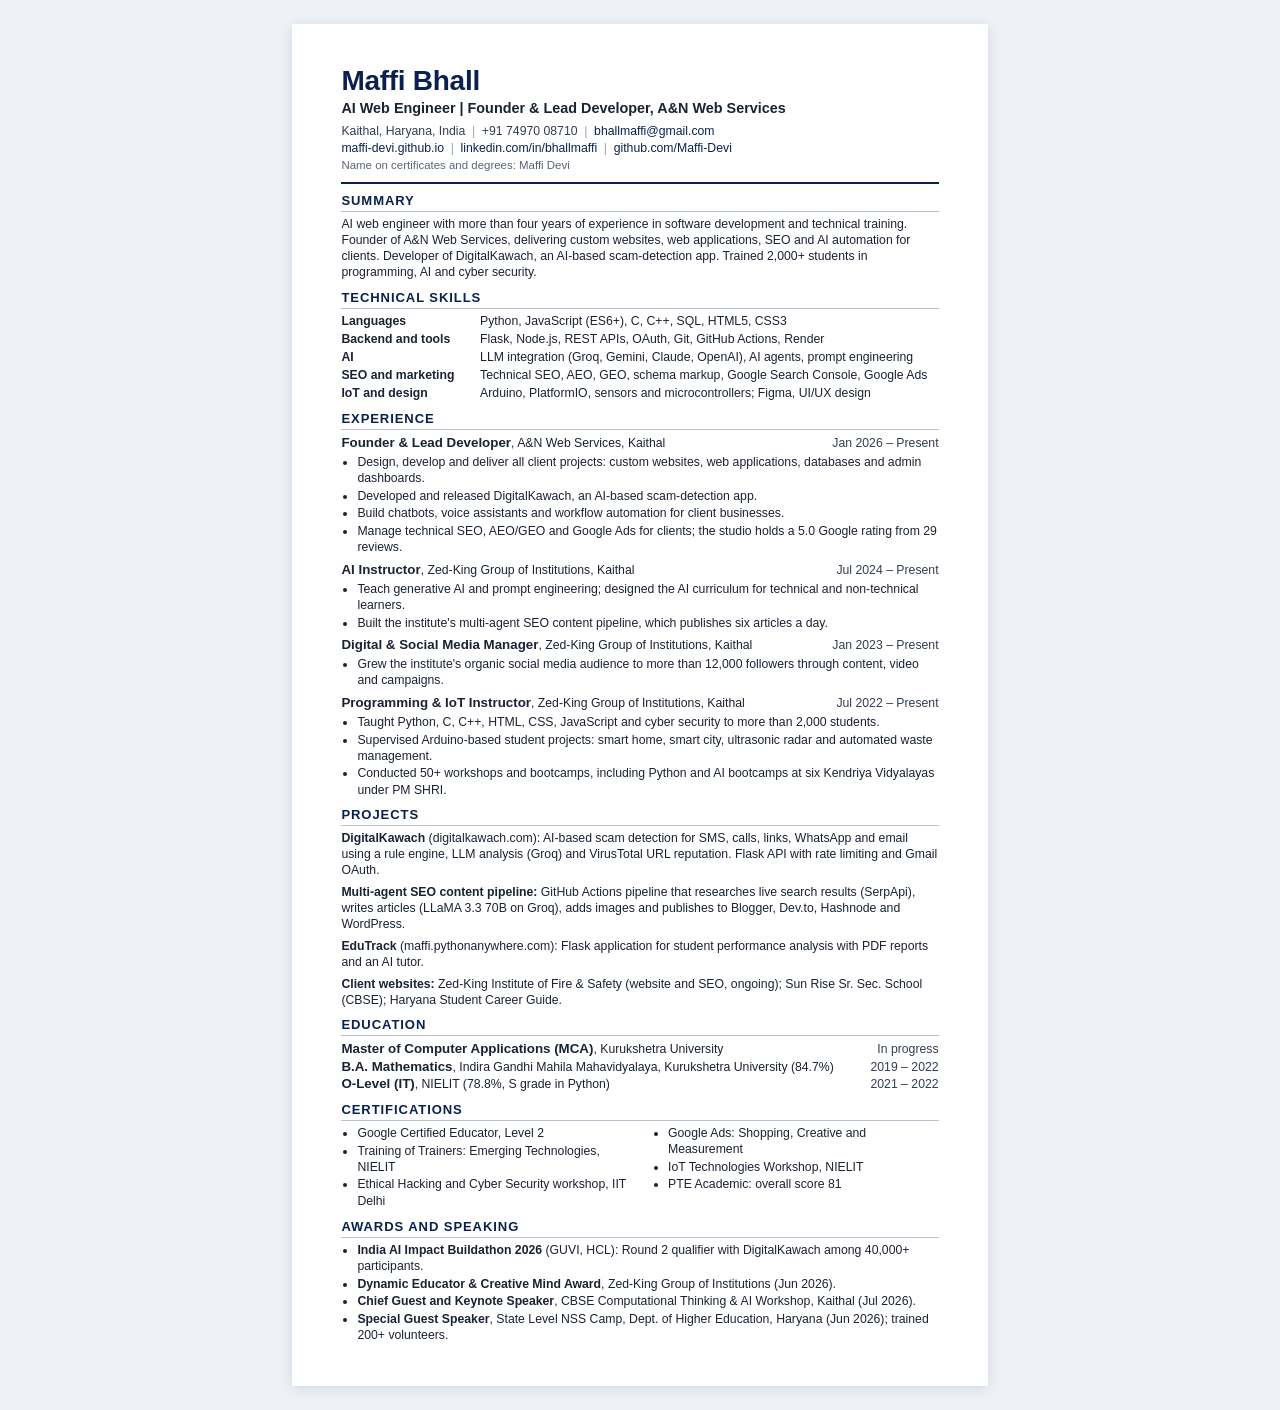
==== resume.html @ 8011cd08 "Add hero credential cards and Zed-King Fire & Safety website work - Animated credential cards around" ====
<!DOCTYPE html>
<html lang="en-IN">
<head>
<meta charset="UTF-8">
<meta name="viewport" content="width=device-width, initial-scale=1.0">
<title>Maffi Bhall | Résumé</title>
<meta name="robots" content="noindex">
<link rel="canonical" href="https://maffi-devi.github.io/assets/Maffi_Bhall_Resume.pdf">
<!--
  Source for assets/Maffi_Bhall_Resume.pdf.
  To regenerate the PDF, open this page in Chrome and print to PDF
  (A4, default margins off, headers and footers off), or run:
  chrome --headless --no-pdf-header-footer --print-to-pdf=assets/Maffi_Bhall_Resume.pdf resume.html
-->
<style>
  @page { size: A4; margin: 9mm 13mm; }
  * { box-sizing: border-box; margin: 0; padding: 0; }
  html { -webkit-print-color-adjust: exact; print-color-adjust: exact; }
  body { font-family: 'Segoe UI', Calibri, Arial, Helvetica, sans-serif; font-size: 9.2pt; line-height: 1.32; color: #1a2233; background: #fff; }
  a { color: inherit; text-decoration: none; }
  .page { max-width: 184mm; margin: 0 auto; }

  header { border-bottom: 1.5pt solid #0a2150; padding-bottom: 6pt; }
  h1 { font-size: 21pt; line-height: 1.1; color: #0a2150; letter-spacing: -.01em; }
  .title { font-size: 10.8pt; font-weight: 600; margin-top: 2pt; }
  .contact { margin-top: 4pt; font-size: 9.2pt; color: #333d52; }
  .contact span + span::before { content: '|'; margin: 0 5pt; color: #9aa3b5; }
  .contact a { color: #0a2150; }
  .aka { font-size: 8.6pt; color: #5a6478; margin-top: 2pt; }

  h2 { font-size: 9.8pt; text-transform: uppercase; letter-spacing: .07em; color: #0a2150; border-bottom: .6pt solid #b9c2d3; padding-bottom: 1.5pt; margin: 6pt 0 3pt; }
  p { margin: 0; }
  ul { margin: 2pt 0 0 12pt; }
  li { margin-bottom: 1pt; }

  .skills { display: grid; grid-template-columns: 96pt 1fr; gap: 1.5pt 8pt; }
  .skills dt { font-weight: 600; }

  .entry { margin-bottom: 4pt; break-inside: avoid; }
  .entry:last-child { margin-bottom: 0; }
  .row { display: flex; justify-content: space-between; align-items: baseline; gap: 12pt; }
  .row b { font-size: 10pt; }
  .row .when { font-size: 9.2pt; color: #333d52; white-space: nowrap; }

  .cols { display: grid; grid-template-columns: 1fr 1fr; gap: 0 18pt; }
  .cols ul { margin-top: 0; }

  @media screen {
    body { background: #eef1f6; padding: 24px 12px; }
    .page { background: #fff; padding: 11mm 13mm; box-shadow: 0 2px 12px rgba(10,33,80,.12); }
  }
</style>
</head>
<body>
<div class="page">

<header>
  <h1>Maffi Bhall</h1>
  <p class="title">AI Web Engineer | Founder &amp; Lead Developer, A&amp;N Web Services</p>
  <p class="contact">
    <span>Kaithal, Haryana, India</span><span>+91 74970 08710</span><span><a href="mailto:bhallmaffi@gmail.com">bhallmaffi@gmail.com</a></span><br>
    <span><a href="https://maffi-devi.github.io/">maffi-devi.github.io</a></span><span><a href="https://www.linkedin.com/in/bhallmaffi/">linkedin.com/in/bhallmaffi</a></span><span><a href="https://github.com/Maffi-Devi">github.com/Maffi-Devi</a></span>
  </p>
  <p class="aka">Name on certificates and degrees: Maffi Devi</p>
</header>

<h2>Summary</h2>
<p>AI web engineer with more than four years of experience in software development and technical training. Founder of A&amp;N Web Services, delivering custom websites, web applications, SEO and AI automation for clients. Developer of DigitalKawach, an AI-based scam-detection app. Trained 2,000+ students in programming, AI and cyber security.</p>

<h2>Technical Skills</h2>
<dl class="skills">
  <dt>Languages</dt><dd>Python, JavaScript (ES6+), C, C++, SQL, HTML5, CSS3</dd>
  <dt>Backend and tools</dt><dd>Flask, Node.js, REST APIs, OAuth, Git, GitHub Actions, Render</dd>
  <dt>AI</dt><dd>LLM integration (Groq, Gemini, Claude, OpenAI), AI agents, prompt engineering</dd>
  <dt>SEO and marketing</dt><dd>Technical SEO, AEO, GEO, schema markup, Google Search Console, Google Ads</dd>
  <dt>IoT and design</dt><dd>Arduino, PlatformIO, sensors and microcontrollers; Figma, UI/UX design</dd>
</dl>

<h2>Experience</h2>
<div class="entry">
  <div class="row"><span><b>Founder &amp; Lead Developer</b>, A&amp;N Web Services, Kaithal</span><span class="when">Jan 2026 – Present</span></div>
  <ul>
    <li>Design, develop and deliver all client projects: custom websites, web applications, databases and admin dashboards.</li>
    <li>Developed and released DigitalKawach, an AI-based scam-detection app.</li>
    <li>Build chatbots, voice assistants and workflow automation for client businesses.</li>
    <li>Manage technical SEO, AEO/GEO and Google Ads for clients; the studio holds a 5.0 Google rating from 29 reviews.</li>
  </ul>
</div>
<div class="entry">
  <div class="row"><span><b>AI Instructor</b>, Zed-King Group of Institutions, Kaithal</span><span class="when">Jul 2024 – Present</span></div>
  <ul>
    <li>Teach generative AI and prompt engineering; designed the AI curriculum for technical and non-technical learners.</li>
    <li>Built the institute's multi-agent SEO content pipeline, which publishes six articles a day.</li>
  </ul>
</div>
<div class="entry">
  <div class="row"><span><b>Digital &amp; Social Media Manager</b>, Zed-King Group of Institutions, Kaithal</span><span class="when">Jan 2023 – Present</span></div>
  <ul>
    <li>Grew the institute's organic social media audience to more than 12,000 followers through content, video and campaigns.</li>
  </ul>
</div>
<div class="entry">
  <div class="row"><span><b>Programming &amp; IoT Instructor</b>, Zed-King Group of Institutions, Kaithal</span><span class="when">Jul 2022 – Present</span></div>
  <ul>
    <li>Taught Python, C, C++, HTML, CSS, JavaScript and cyber security to more than 2,000 students.</li>
    <li>Supervised Arduino-based student projects: smart home, smart city, ultrasonic radar and automated waste management.</li>
    <li>Conducted 50+ workshops and bootcamps, including Python and AI bootcamps at six Kendriya Vidyalayas under PM SHRI.</li>
  </ul>
</div>

<h2>Projects</h2>
<div class="entry">
  <p><b>DigitalKawach</b> (<a href="https://digitalkawach.com">digitalkawach.com</a>): AI-based scam detection for SMS, calls, links, WhatsApp and email using a rule engine, LLM analysis (Groq) and VirusTotal URL reputation. Flask API with rate limiting and Gmail OAuth.</p>
</div>
<div class="entry">
  <p><b>Multi-agent SEO content pipeline:</b> GitHub Actions pipeline that researches live search results (SerpApi), writes articles (LLaMA 3.3 70B on Groq), adds images and publishes to Blogger, Dev.to, Hashnode and WordPress.</p>
</div>
<div class="entry">
  <p><b>EduTrack</b> (<a href="https://maffi.pythonanywhere.com">maffi.pythonanywhere.com</a>): Flask application for student performance analysis with PDF reports and an AI tutor.</p>
</div>
<div class="entry">
  <p><b>Client websites:</b> Zed-King Institute of Fire &amp; Safety (website and SEO, ongoing); Sun Rise Sr. Sec. School (CBSE); Haryana Student Career Guide.</p>
</div>

<h2>Education</h2>
<div class="entry">
  <div class="row"><span><b>Master of Computer Applications (MCA)</b>, Kurukshetra University</span><span class="when">In progress</span></div>
  <div class="row"><span><b>B.A. Mathematics</b>, Indira Gandhi Mahila Mahavidyalaya, Kurukshetra University (84.7%)</span><span class="when">2019 – 2022</span></div>
  <div class="row"><span><b>O-Level (IT)</b>, NIELIT (78.8%, S grade in Python)</span><span class="when">2021 – 2022</span></div>
</div>

<h2>Certifications</h2>
<div class="cols">
  <ul>
    <li>Google Certified Educator, Level 2</li>
    <li>Training of Trainers: Emerging Technologies, NIELIT</li>
    <li>Ethical Hacking and Cyber Security workshop, IIT Delhi</li>
  </ul>
  <ul>
    <li>Google Ads: Shopping, Creative and Measurement</li>
    <li>IoT Technologies Workshop, NIELIT</li>
    <li>PTE Academic: overall score 81</li>
  </ul>
</div>

<h2>Awards and Speaking</h2>
<ul>
  <li><b>India AI Impact Buildathon 2026</b> (GUVI, HCL): Round 2 qualifier with DigitalKawach among 40,000+ participants.</li>
  <li><b>Dynamic Educator &amp; Creative Mind Award</b>, Zed-King Group of Institutions (Jun 2026).</li>
  <li><b>Chief Guest and Keynote Speaker</b>, CBSE Computational Thinking &amp; AI Workshop, Kaithal (Jul 2026).</li>
  <li><b>Special Guest Speaker</b>, State Level NSS Camp, Dept. of Higher Education, Haryana (Jun 2026); trained 200+ volunteers.</li>
</ul>

</div>
</body>
</html>
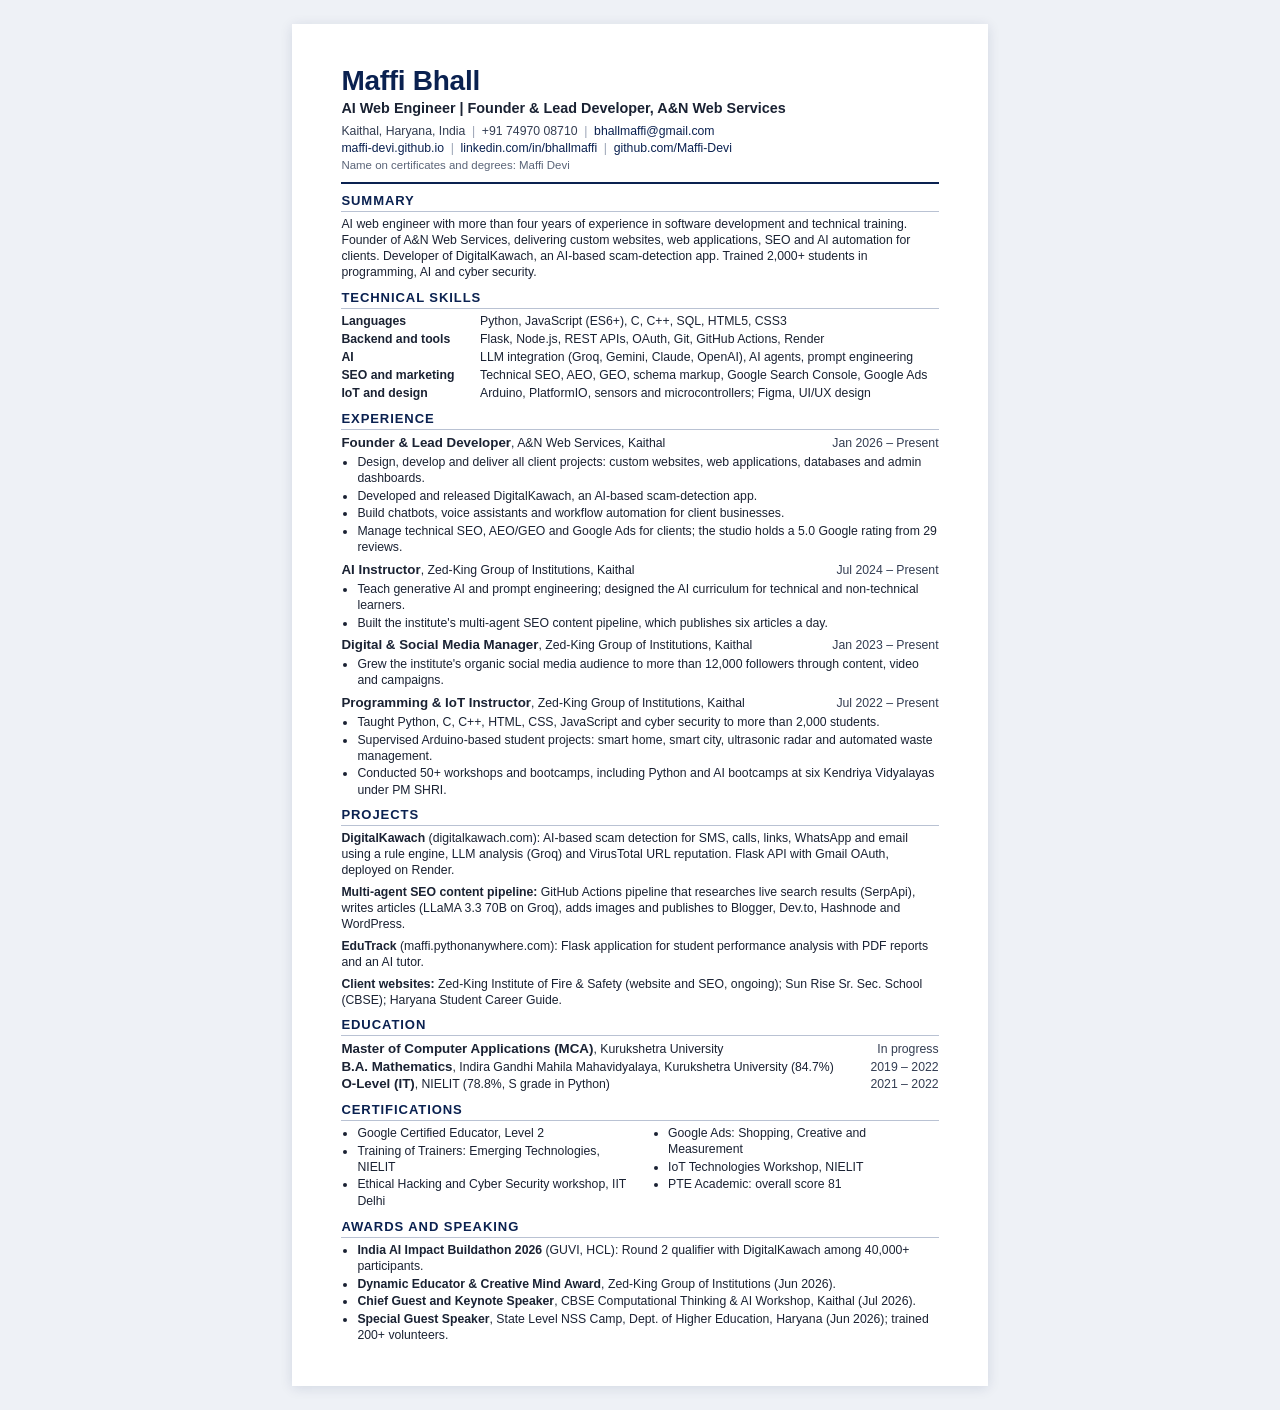
==== commit f327858b: "Remove rate limiting claim from DigitalKawach description The public API code has no rate limiting, " ====
--- a/resume.html
+++ b/resume.html
@@ -110,7 +110,7 @@
 
 <h2>Projects</h2>
 <div class="entry">
-  <p><b>DigitalKawach</b> (<a href="https://digitalkawach.com">digitalkawach.com</a>): AI-based scam detection for SMS, calls, links, WhatsApp and email using a rule engine, LLM analysis (Groq) and VirusTotal URL reputation. Flask API with rate limiting and Gmail OAuth.</p>
+  <p><b>DigitalKawach</b> (<a href="https://digitalkawach.com">digitalkawach.com</a>): AI-based scam detection for SMS, calls, links, WhatsApp and email using a rule engine, LLM analysis (Groq) and VirusTotal URL reputation. Flask API with Gmail OAuth, deployed on Render.</p>
 </div>
 <div class="entry">
   <p><b>Multi-agent SEO content pipeline:</b> GitHub Actions pipeline that researches live search results (SerpApi), writes articles (LLaMA 3.3 70B on Groq), adds images and publishes to Blogger, Dev.to, Hashnode and WordPress.</p>
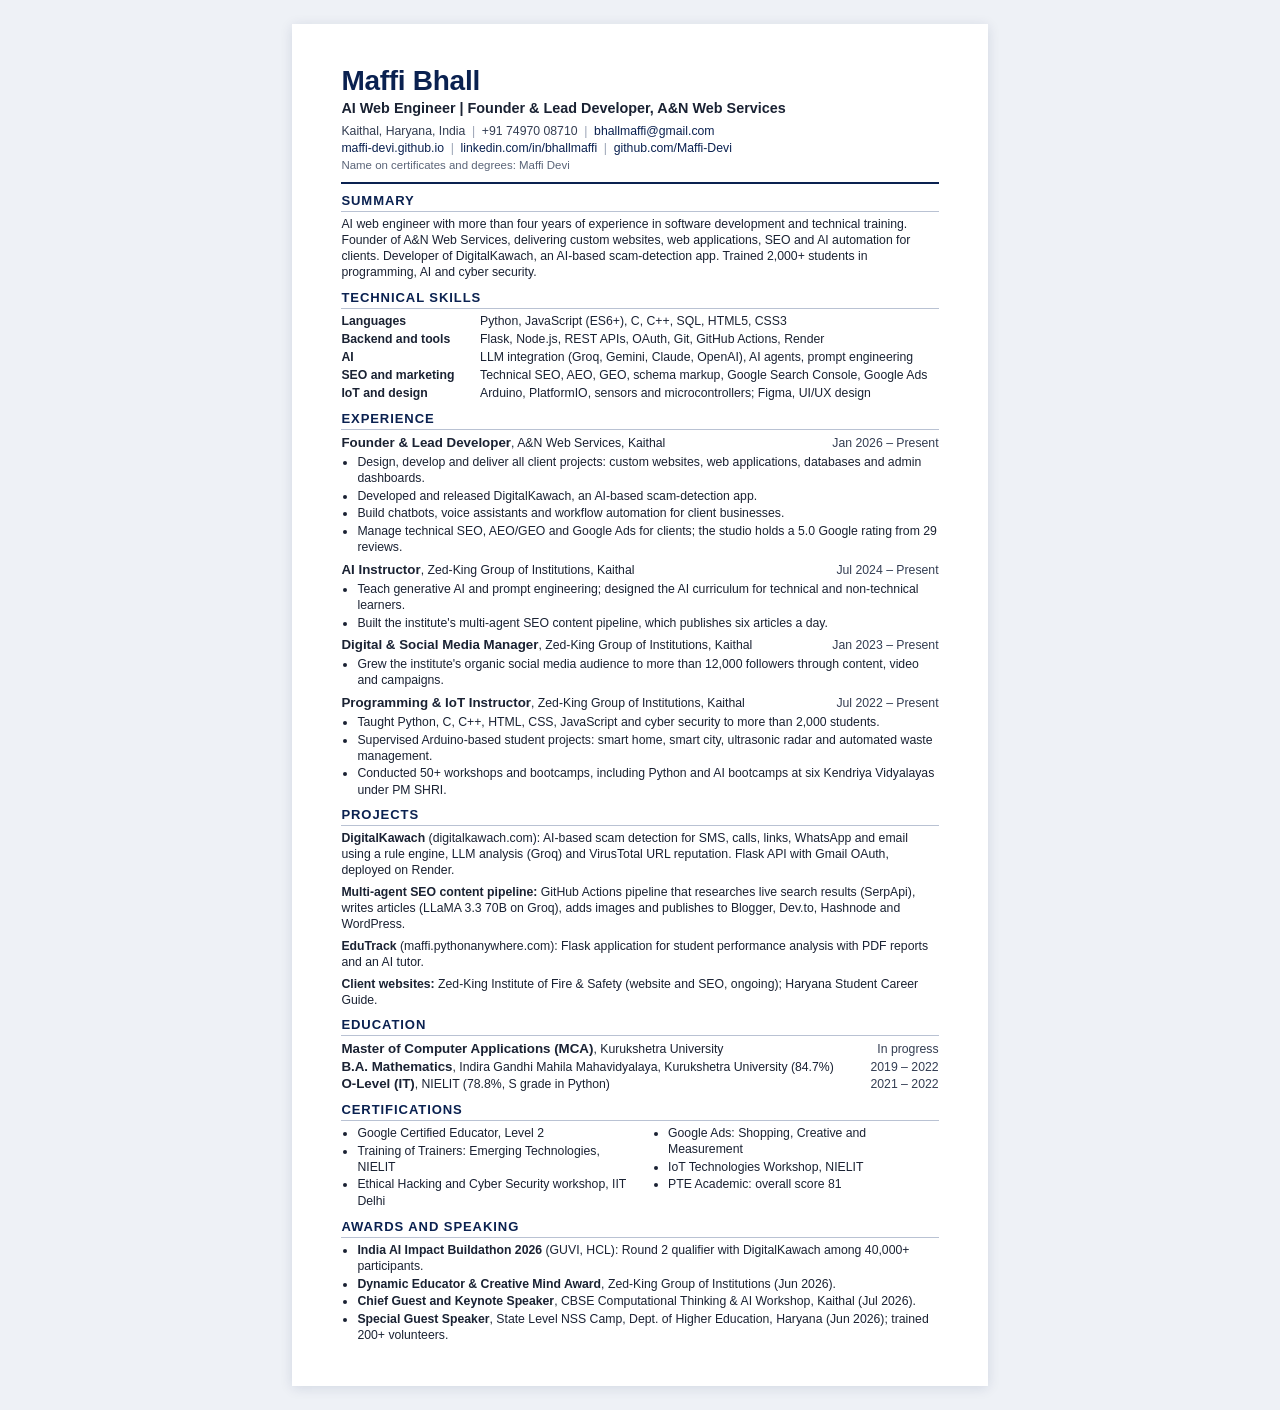
==== commit 93c3f87b: "Remove Sun Rise school website from portfolio and résumé Co-Authored-By: Claude Opus 5.5 <noreply@an" ====
--- a/resume.html
+++ b/resume.html
@@ -119,7 +119,7 @@
   <p><b>EduTrack</b> (<a href="https://maffi.pythonanywhere.com">maffi.pythonanywhere.com</a>): Flask application for student performance analysis with PDF reports and an AI tutor.</p>
 </div>
 <div class="entry">
-  <p><b>Client websites:</b> Zed-King Institute of Fire &amp; Safety (website and SEO, ongoing); Sun Rise Sr. Sec. School (CBSE); Haryana Student Career Guide.</p>
+  <p><b>Client websites:</b> Zed-King Institute of Fire &amp; Safety (website and SEO, ongoing); Haryana Student Career Guide.</p>
 </div>
 
 <h2>Education</h2>
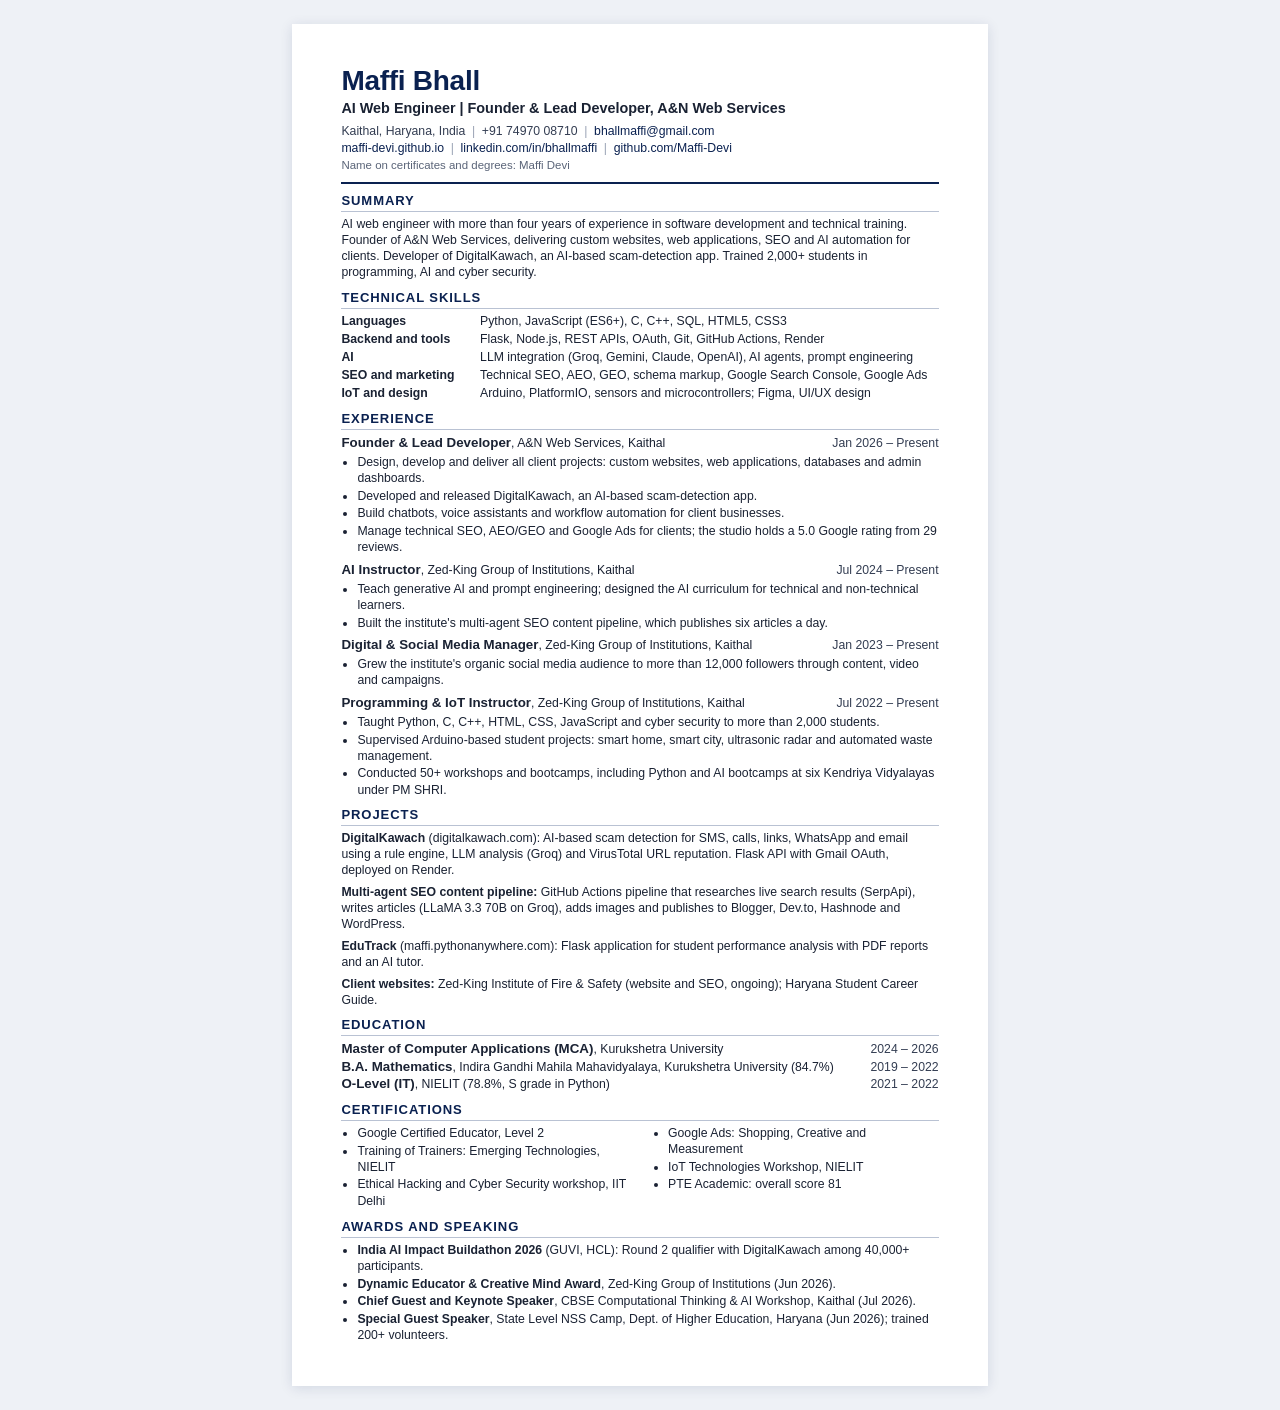
==== commit 83a6dd8d: "Add MCA dates (2024 – 2026) Co-Authored-By: Claude Opus 5.5 <noreply@anthropic.com>" ====
--- a/resume.html
+++ b/resume.html
@@ -124,7 +124,7 @@
 
 <h2>Education</h2>
 <div class="entry">
-  <div class="row"><span><b>Master of Computer Applications (MCA)</b>, Kurukshetra University</span><span class="when">In progress</span></div>
+  <div class="row"><span><b>Master of Computer Applications (MCA)</b>, Kurukshetra University</span><span class="when">2024 – 2026</span></div>
   <div class="row"><span><b>B.A. Mathematics</b>, Indira Gandhi Mahila Mahavidyalaya, Kurukshetra University (84.7%)</span><span class="when">2019 – 2022</span></div>
   <div class="row"><span><b>O-Level (IT)</b>, NIELIT (78.8%, S grade in Python)</span><span class="when">2021 – 2022</span></div>
 </div>
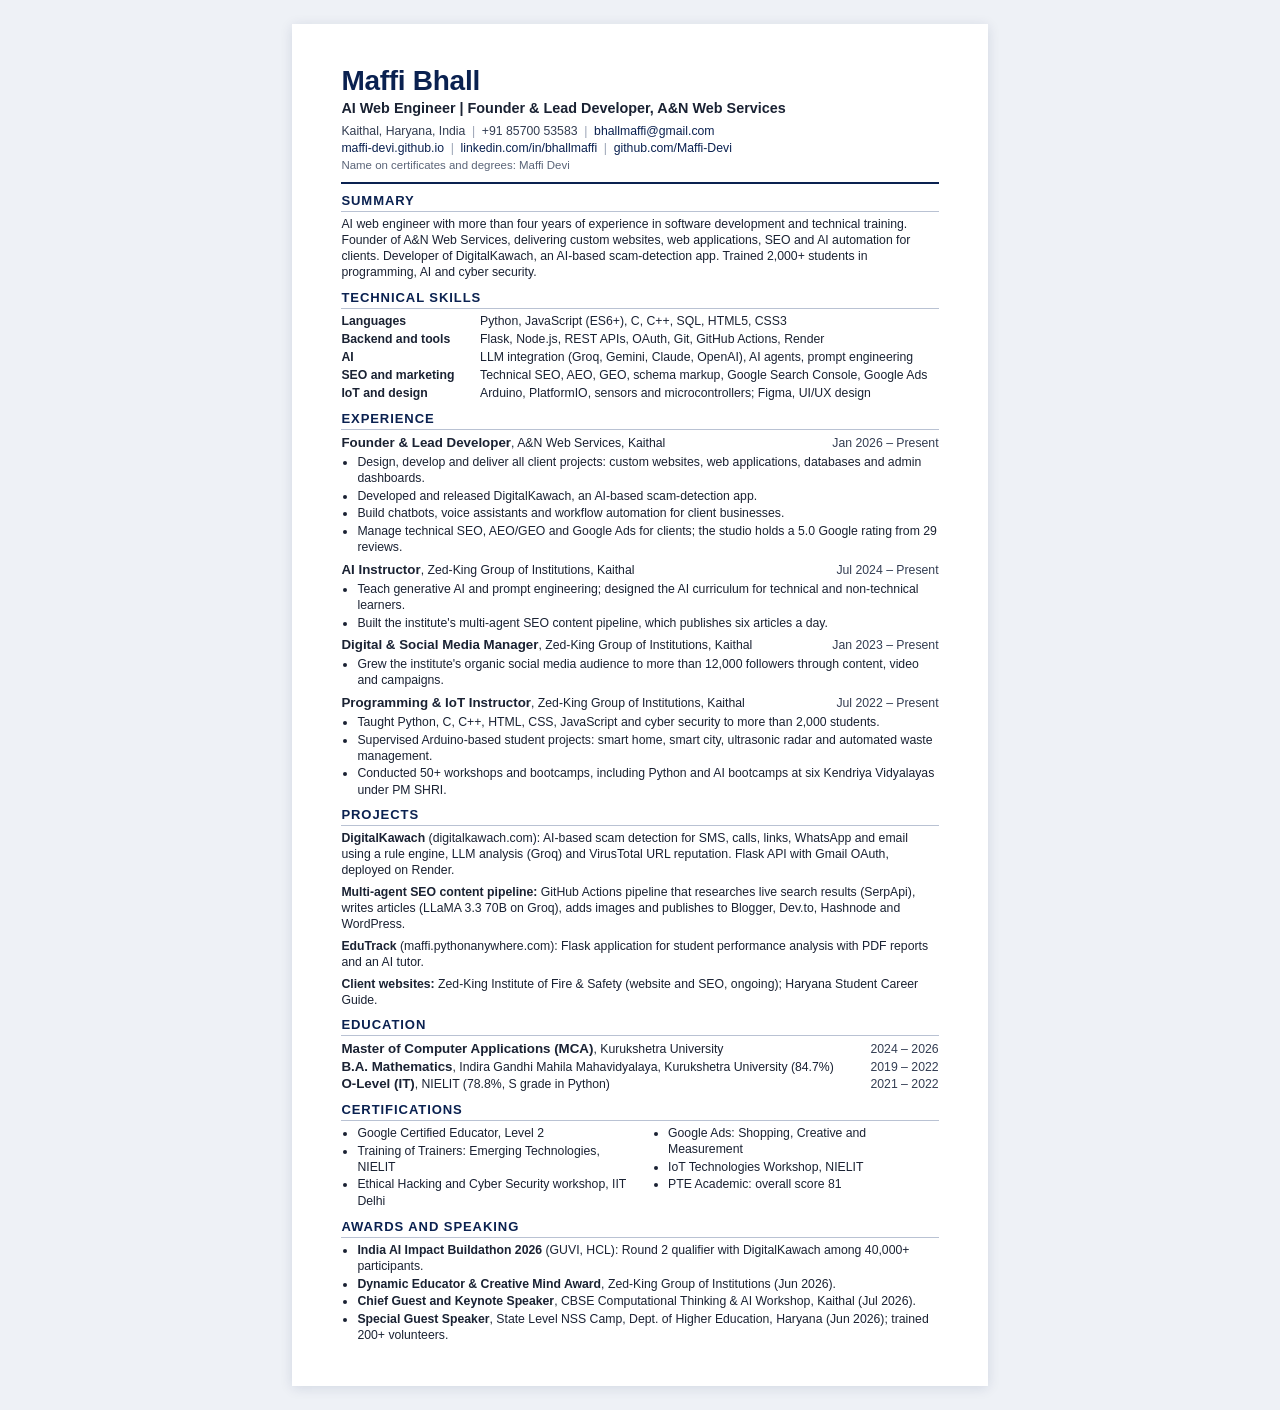
==== commit d5fe0a27: "Phone 85700 53583, layered hero roles, larger side icons, smoother sit-down transition, professional" ====
--- a/resume.html
+++ b/resume.html
@@ -58,7 +58,7 @@
   <h1>Maffi Bhall</h1>
   <p class="title">AI Web Engineer | Founder &amp; Lead Developer, A&amp;N Web Services</p>
   <p class="contact">
-    <span>Kaithal, Haryana, India</span><span>+91 74970 08710</span><span><a href="mailto:bhallmaffi@gmail.com">bhallmaffi@gmail.com</a></span><br>
+    <span>Kaithal, Haryana, India</span><span>+91 85700 53583</span><span><a href="mailto:bhallmaffi@gmail.com">bhallmaffi@gmail.com</a></span><br>
     <span><a href="https://maffi-devi.github.io/">maffi-devi.github.io</a></span><span><a href="https://www.linkedin.com/in/bhallmaffi/">linkedin.com/in/bhallmaffi</a></span><span><a href="https://github.com/Maffi-Devi">github.com/Maffi-Devi</a></span>
   </p>
   <p class="aka">Name on certificates and degrees: Maffi Devi</p>
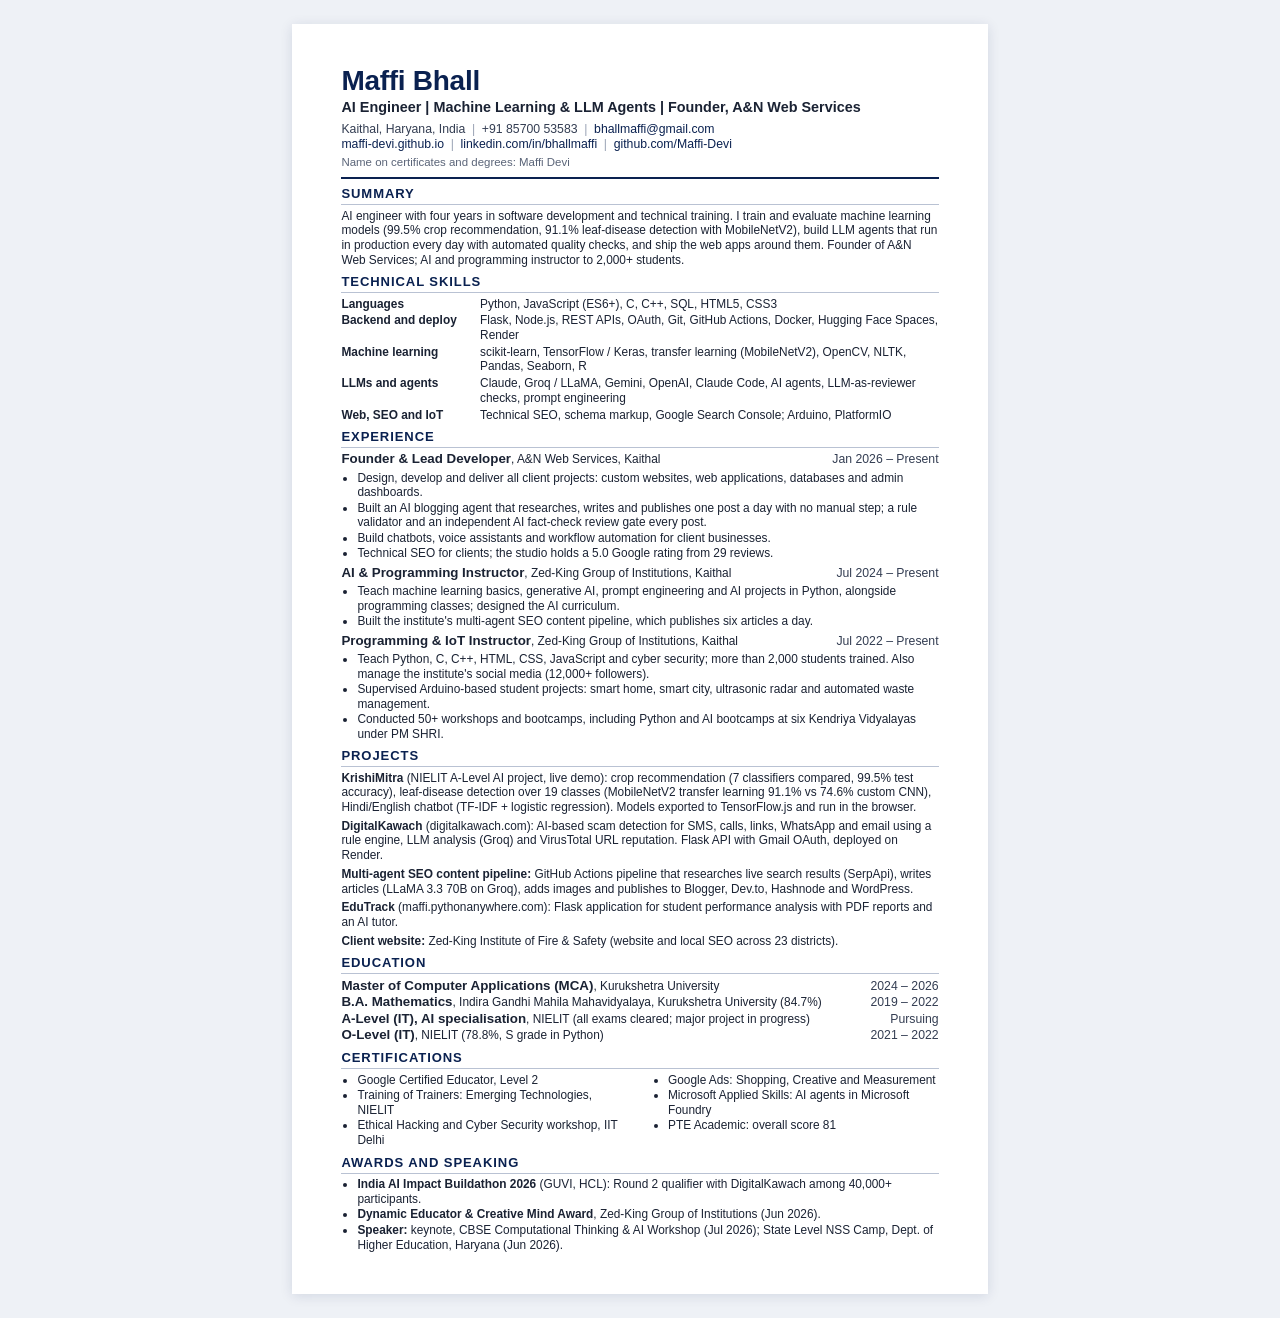
==== commit 29c5674b: "Résumé source: AI engineer focus" ====
--- a/resume.html
+++ b/resume.html
@@ -13,10 +13,10 @@
   chrome --headless --no-pdf-header-footer --print-to-pdf=assets/Maffi_Bhall_Resume.pdf resume.html
 -->
 <style>
-  @page { size: A4; margin: 9mm 13mm; }
+  @page { size: A4; margin: 8mm 12mm; }
   * { box-sizing: border-box; margin: 0; padding: 0; }
   html { -webkit-print-color-adjust: exact; print-color-adjust: exact; }
-  body { font-family: 'Segoe UI', Calibri, Arial, Helvetica, sans-serif; font-size: 9.2pt; line-height: 1.32; color: #1a2233; background: #fff; }
+  body { font-family: 'Segoe UI', Calibri, Arial, Helvetica, sans-serif; font-size: 8.9pt; line-height: 1.24; color: #1a2233; background: #fff; }
   a { color: inherit; text-decoration: none; }
   .page { max-width: 184mm; margin: 0 auto; }
 
@@ -28,15 +28,15 @@
   .contact a { color: #0a2150; }
   .aka { font-size: 8.6pt; color: #5a6478; margin-top: 2pt; }
 
-  h2 { font-size: 9.8pt; text-transform: uppercase; letter-spacing: .07em; color: #0a2150; border-bottom: .6pt solid #b9c2d3; padding-bottom: 1.5pt; margin: 6pt 0 3pt; }
+  h2 { font-size: 9.8pt; text-transform: uppercase; letter-spacing: .07em; color: #0a2150; border-bottom: .6pt solid #b9c2d3; padding-bottom: 1.5pt; margin: 5pt 0 2.5pt; }
   p { margin: 0; }
   ul { margin: 2pt 0 0 12pt; }
-  li { margin-bottom: 1pt; }
+  li { margin-bottom: .5pt; }
 
   .skills { display: grid; grid-template-columns: 96pt 1fr; gap: 1.5pt 8pt; }
   .skills dt { font-weight: 600; }
 
-  .entry { margin-bottom: 4pt; break-inside: avoid; }
+  .entry { margin-bottom: 3pt; break-inside: avoid; }
   .entry:last-child { margin-bottom: 0; }
   .row { display: flex; justify-content: space-between; align-items: baseline; gap: 12pt; }
   .row b { font-size: 10pt; }
@@ -56,7 +56,7 @@
 
 <header>
   <h1>Maffi Bhall</h1>
-  <p class="title">AI Web Engineer | Founder &amp; Lead Developer, A&amp;N Web Services</p>
+  <p class="title">AI Engineer | Machine Learning &amp; LLM Agents | Founder, A&amp;N Web Services</p>
   <p class="contact">
     <span>Kaithal, Haryana, India</span><span>+91 85700 53583</span><span><a href="mailto:bhallmaffi@gmail.com">bhallmaffi@gmail.com</a></span><br>
     <span><a href="https://maffi-devi.github.io/">maffi-devi.github.io</a></span><span><a href="https://www.linkedin.com/in/bhallmaffi/">linkedin.com/in/bhallmaffi</a></span><span><a href="https://github.com/Maffi-Devi">github.com/Maffi-Devi</a></span>
@@ -65,15 +65,15 @@
 </header>
 
 <h2>Summary</h2>
-<p>AI web engineer with more than four years of experience in software development and technical training. Founder of A&amp;N Web Services, delivering custom websites, web applications, SEO and AI automation for clients. Developer of DigitalKawach, an AI-based scam-detection app. Trained 2,000+ students in programming, AI and cyber security.</p>
+<p>AI engineer with four years in software development and technical training. I train and evaluate machine learning models (99.5% crop recommendation, 91.1% leaf-disease detection with MobileNetV2), build LLM agents that run in production every day with automated quality checks, and ship the web apps around them. Founder of A&amp;N Web Services; AI and programming instructor to 2,000+ students.</p>
 
 <h2>Technical Skills</h2>
 <dl class="skills">
   <dt>Languages</dt><dd>Python, JavaScript (ES6+), C, C++, SQL, HTML5, CSS3</dd>
-  <dt>Backend and tools</dt><dd>Flask, Node.js, REST APIs, OAuth, Git, GitHub Actions, Render</dd>
-  <dt>AI</dt><dd>LLM integration (Groq, Gemini, Claude, OpenAI), AI agents, prompt engineering</dd>
-  <dt>SEO and marketing</dt><dd>Technical SEO, AEO, GEO, schema markup, Google Search Console, Google Ads</dd>
-  <dt>IoT and design</dt><dd>Arduino, PlatformIO, sensors and microcontrollers; Figma, UI/UX design</dd>
+  <dt>Backend and deploy</dt><dd>Flask, Node.js, REST APIs, OAuth, Git, GitHub Actions, Docker, Hugging Face Spaces, Render</dd>
+  <dt>Machine learning</dt><dd>scikit-learn, TensorFlow / Keras, transfer learning (MobileNetV2), OpenCV, NLTK, Pandas, Seaborn, R</dd>
+  <dt>LLMs and agents</dt><dd>Claude, Groq / LLaMA, Gemini, OpenAI, Claude Code, AI agents, LLM-as-reviewer checks, prompt engineering</dd>
+  <dt>Web, SEO and IoT</dt><dd>Technical SEO, schema markup, Google Search Console; Arduino, PlatformIO</dd>
 </dl>
 
 <h2>Experience</h2>
@@ -81,34 +81,31 @@
   <div class="row"><span><b>Founder &amp; Lead Developer</b>, A&amp;N Web Services, Kaithal</span><span class="when">Jan 2026 – Present</span></div>
   <ul>
     <li>Design, develop and deliver all client projects: custom websites, web applications, databases and admin dashboards.</li>
-    <li>Developed and released DigitalKawach, an AI-based scam-detection app.</li>
+    <li>Built an AI blogging agent that researches, writes and publishes one post a day with no manual step; a rule validator and an independent AI fact-check review gate every post.</li>
     <li>Build chatbots, voice assistants and workflow automation for client businesses.</li>
-    <li>Manage technical SEO, AEO/GEO and Google Ads for clients; the studio holds a 5.0 Google rating from 29 reviews.</li>
+    <li>Technical SEO for clients; the studio holds a 5.0 Google rating from 29 reviews.</li>
   </ul>
 </div>
 <div class="entry">
-  <div class="row"><span><b>AI Instructor</b>, Zed-King Group of Institutions, Kaithal</span><span class="when">Jul 2024 – Present</span></div>
+  <div class="row"><span><b>AI &amp; Programming Instructor</b>, Zed-King Group of Institutions, Kaithal</span><span class="when">Jul 2024 – Present</span></div>
   <ul>
-    <li>Teach generative AI and prompt engineering; designed the AI curriculum for technical and non-technical learners.</li>
+    <li>Teach machine learning basics, generative AI, prompt engineering and AI projects in Python, alongside programming classes; designed the AI curriculum.</li>
     <li>Built the institute's multi-agent SEO content pipeline, which publishes six articles a day.</li>
-  </ul>
-</div>
-<div class="entry">
-  <div class="row"><span><b>Digital &amp; Social Media Manager</b>, Zed-King Group of Institutions, Kaithal</span><span class="when">Jan 2023 – Present</span></div>
-  <ul>
-    <li>Grew the institute's organic social media audience to more than 12,000 followers through content, video and campaigns.</li>
   </ul>
 </div>
 <div class="entry">
   <div class="row"><span><b>Programming &amp; IoT Instructor</b>, Zed-King Group of Institutions, Kaithal</span><span class="when">Jul 2022 – Present</span></div>
   <ul>
-    <li>Taught Python, C, C++, HTML, CSS, JavaScript and cyber security to more than 2,000 students.</li>
+    <li>Teach Python, C, C++, HTML, CSS, JavaScript and cyber security; more than 2,000 students trained. Also manage the institute&#39;s social media (12,000+ followers).</li>
     <li>Supervised Arduino-based student projects: smart home, smart city, ultrasonic radar and automated waste management.</li>
     <li>Conducted 50+ workshops and bootcamps, including Python and AI bootcamps at six Kendriya Vidyalayas under PM SHRI.</li>
   </ul>
 </div>
 
 <h2>Projects</h2>
+<div class="entry">
+  <p><b>KrishiMitra</b> (NIELIT A-Level AI project, <a href="https://nitubhall-krishimitra.static.hf.space">live demo</a>): crop recommendation (7 classifiers compared, 99.5% test accuracy), leaf-disease detection over 19 classes (MobileNetV2 transfer learning 91.1% vs 74.6% custom CNN), Hindi/English chatbot (TF-IDF + logistic regression). Models exported to TensorFlow.js and run in the browser.</p>
+</div>
 <div class="entry">
   <p><b>DigitalKawach</b> (<a href="https://digitalkawach.com">digitalkawach.com</a>): AI-based scam detection for SMS, calls, links, WhatsApp and email using a rule engine, LLM analysis (Groq) and VirusTotal URL reputation. Flask API with Gmail OAuth, deployed on Render.</p>
 </div>
@@ -119,13 +116,14 @@
   <p><b>EduTrack</b> (<a href="https://maffi.pythonanywhere.com">maffi.pythonanywhere.com</a>): Flask application for student performance analysis with PDF reports and an AI tutor.</p>
 </div>
 <div class="entry">
-  <p><b>Client websites:</b> Zed-King Institute of Fire &amp; Safety (website and SEO, ongoing); Haryana Student Career Guide.</p>
+  <p><b>Client website:</b> Zed-King Institute of Fire &amp; Safety (website and local SEO across 23 districts).</p>
 </div>
 
 <h2>Education</h2>
 <div class="entry">
   <div class="row"><span><b>Master of Computer Applications (MCA)</b>, Kurukshetra University</span><span class="when">2024 – 2026</span></div>
   <div class="row"><span><b>B.A. Mathematics</b>, Indira Gandhi Mahila Mahavidyalaya, Kurukshetra University (84.7%)</span><span class="when">2019 – 2022</span></div>
+  <div class="row"><span><b>A-Level (IT), AI specialisation</b>, NIELIT (all exams cleared; major project in progress)</span><span class="when">Pursuing</span></div>
   <div class="row"><span><b>O-Level (IT)</b>, NIELIT (78.8%, S grade in Python)</span><span class="when">2021 – 2022</span></div>
 </div>
 
@@ -138,7 +136,7 @@
   </ul>
   <ul>
     <li>Google Ads: Shopping, Creative and Measurement</li>
-    <li>IoT Technologies Workshop, NIELIT</li>
+    <li>Microsoft Applied Skills: AI agents in Microsoft Foundry</li>
     <li>PTE Academic: overall score 81</li>
   </ul>
 </div>
@@ -147,8 +145,7 @@
 <ul>
   <li><b>India AI Impact Buildathon 2026</b> (GUVI, HCL): Round 2 qualifier with DigitalKawach among 40,000+ participants.</li>
   <li><b>Dynamic Educator &amp; Creative Mind Award</b>, Zed-King Group of Institutions (Jun 2026).</li>
-  <li><b>Chief Guest and Keynote Speaker</b>, CBSE Computational Thinking &amp; AI Workshop, Kaithal (Jul 2026).</li>
-  <li><b>Special Guest Speaker</b>, State Level NSS Camp, Dept. of Higher Education, Haryana (Jun 2026); trained 200+ volunteers.</li>
+  <li><b>Speaker:</b> keynote, CBSE Computational Thinking &amp; AI Workshop (Jul 2026); State Level NSS Camp, Dept. of Higher Education, Haryana (Jun 2026).</li>
 </ul>
 
 </div>
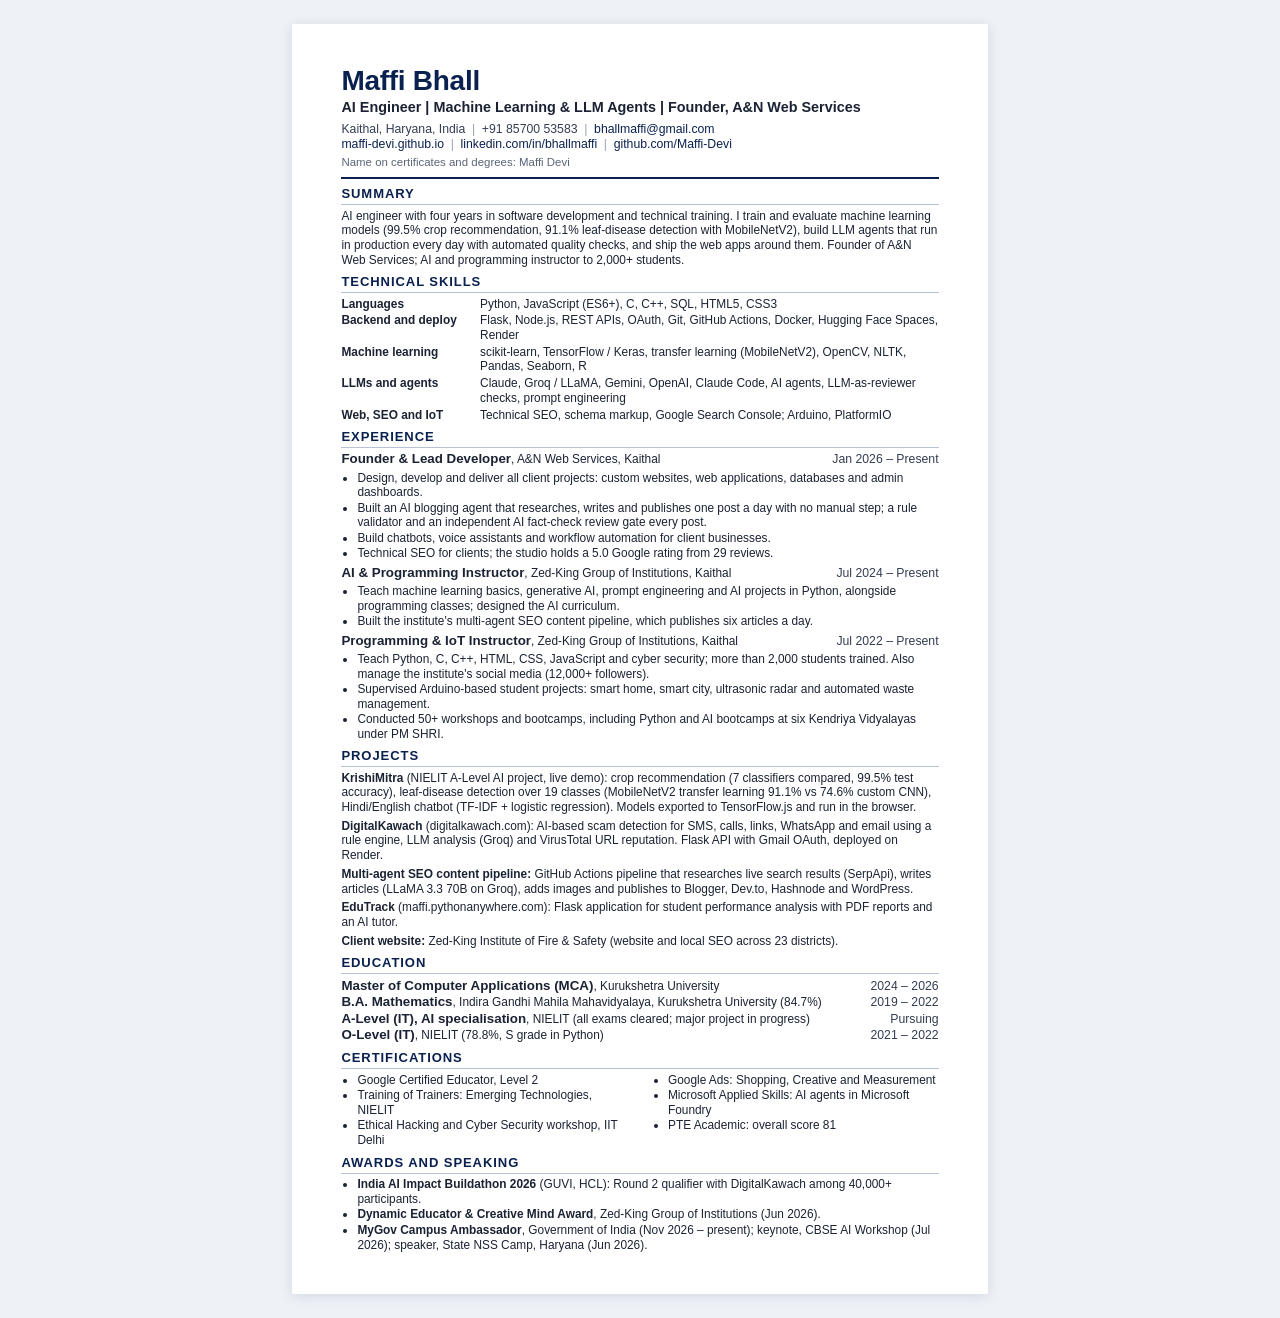
==== commit 947bf1c1: "Add Microsoft Applied Skills, MyGov Campus Ambassador, copyright notice" ====
--- a/resume.html
+++ b/resume.html
@@ -145,7 +145,7 @@
 <ul>
   <li><b>India AI Impact Buildathon 2026</b> (GUVI, HCL): Round 2 qualifier with DigitalKawach among 40,000+ participants.</li>
   <li><b>Dynamic Educator &amp; Creative Mind Award</b>, Zed-King Group of Institutions (Jun 2026).</li>
-  <li><b>Speaker:</b> keynote, CBSE Computational Thinking &amp; AI Workshop (Jul 2026); State Level NSS Camp, Dept. of Higher Education, Haryana (Jun 2026).</li>
+  <li><b>MyGov Campus Ambassador</b>, Government of India (Nov 2026 – present); keynote, CBSE AI Workshop (Jul 2026); speaker, State NSS Camp, Haryana (Jun 2026).</li>
 </ul>
 
 </div>
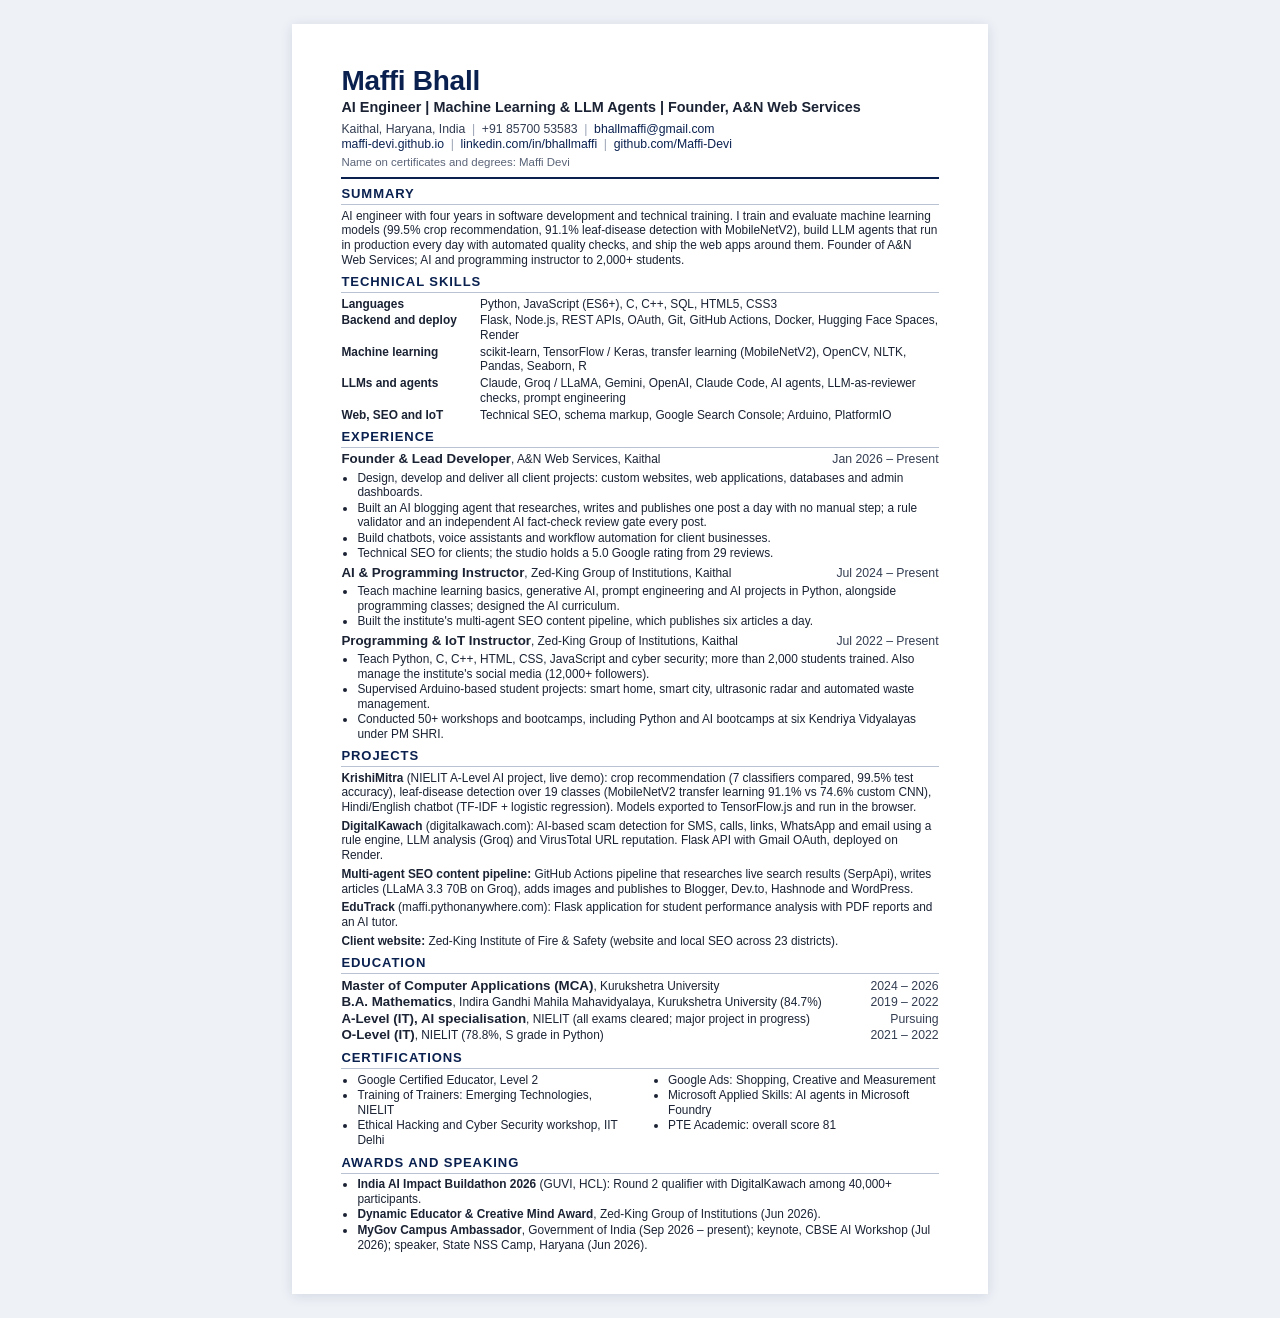
==== commit 193eb81a: "MyGov since Sep 2026, KrishiMitra results link" ====
--- a/resume.html
+++ b/resume.html
@@ -145,7 +145,7 @@
 <ul>
   <li><b>India AI Impact Buildathon 2026</b> (GUVI, HCL): Round 2 qualifier with DigitalKawach among 40,000+ participants.</li>
   <li><b>Dynamic Educator &amp; Creative Mind Award</b>, Zed-King Group of Institutions (Jun 2026).</li>
-  <li><b>MyGov Campus Ambassador</b>, Government of India (Nov 2026 – present); keynote, CBSE AI Workshop (Jul 2026); speaker, State NSS Camp, Haryana (Jun 2026).</li>
+  <li><b>MyGov Campus Ambassador</b>, Government of India (Sep 2026 – present); keynote, CBSE AI Workshop (Jul 2026); speaker, State NSS Camp, Haryana (Jun 2026).</li>
 </ul>
 
 </div>
